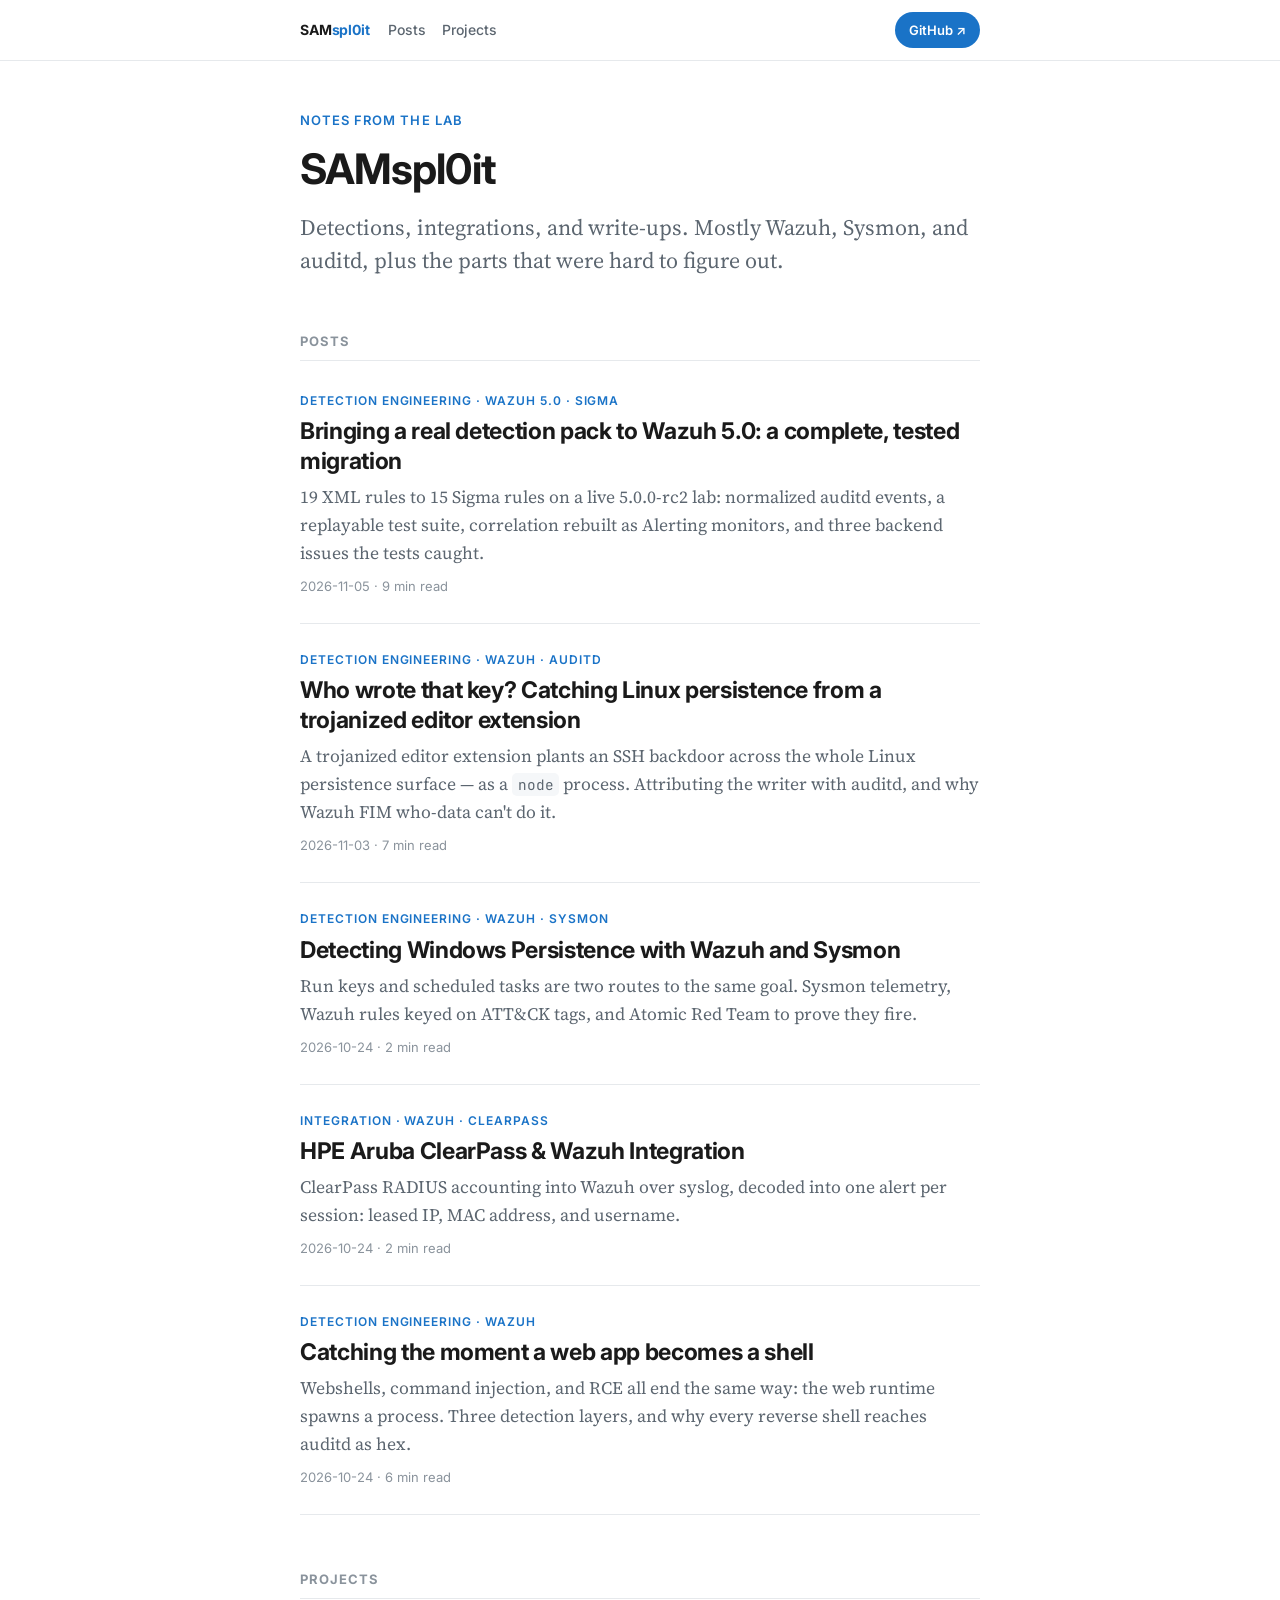
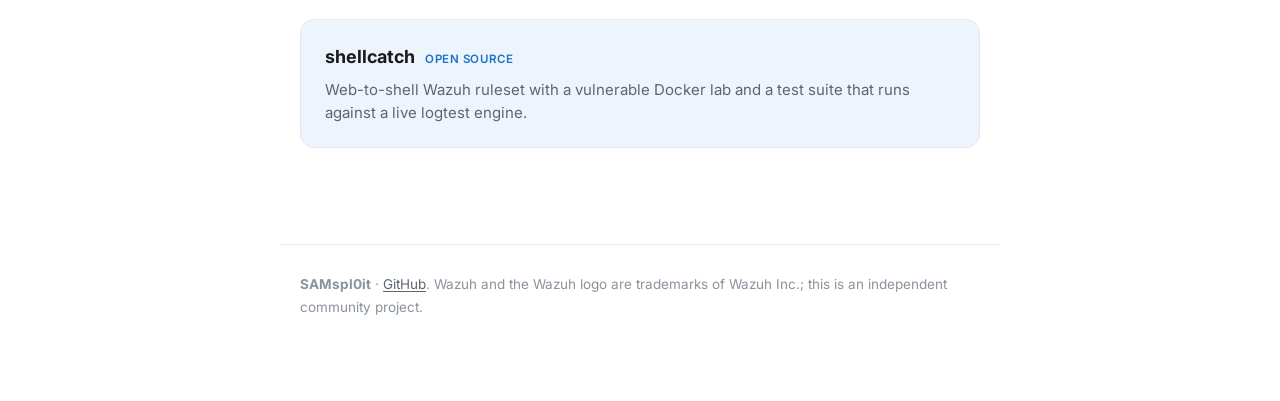
==== index.html @ 6e4db51d "Add Wazuh 5.0 migration post; table styles for posts" ====
<!doctype html>
<html lang="en">
<head>
<meta charset="utf-8">
<meta name="viewport" content="width=device-width, initial-scale=1">
<title>SAMspl0it</title>
<meta name="description" content="Notes from the lab: detection engineering, Wazuh integrations, and write-ups.">
<meta property="og:title" content="SAMspl0it">
<meta property="og:description" content="Notes from the lab: detection engineering, Wazuh integrations, and write-ups.">
<meta property="og:type" content="website">
<meta property="og:image" content="assets/1-threat-hunting-dashboard.png">
<link rel="preconnect" href="https://fonts.googleapis.com">
<link rel="preconnect" href="https://fonts.gstatic.com" crossorigin>
<link href="https://fonts.googleapis.com/css2?family=Source+Serif+4:opsz,wght@8..60,400;8..60,600;8..60,700&family=Inter:wght@400;500;600;700&family=JetBrains+Mono:wght@400;500&display=swap" rel="stylesheet">
<link rel="stylesheet" href="assets/style.css">
</head>
<body>

<header class="bar">
  <div class="bar-in">
    <a class="brand" href="./">SAM<span class="dot">spl0it</span></a>
    <nav><a href="#posts">Posts</a><a href="#projects">Projects</a></nav>
    <span class="spacer"></span>
    <a class="ghbtn" href="https://github.com/SAMsploit1">GitHub ↗</a>
  </div>
</header>

<main>
  <div class="kicker">Notes from the lab</div>
  <h1>SAMspl0it</h1>
  <p class="dek">Detections, integrations, and write-ups. Mostly Wazuh, Sysmon, and auditd, plus the parts that were hard to figure out.</p>

  <h2 class="section" id="posts">Posts</h2>
  <!-- New post: copy posts/_template.html to posts/<slug>.html, then add an <li> at the top of this list. -->
  <ul class="posts">
    <li>
      <div class="pk">Detection Engineering · Wazuh 5.0 · Sigma</div>
      <h3 class="sans"><a href="posts/wazuh5-migration.html">Bringing a real detection pack to Wazuh 5.0: a complete, tested migration</a></h3>
      <p>19 XML rules to 15 Sigma rules on a live 5.0.0-rc2 lab: normalized auditd events, a replayable test suite, correlation rebuilt as Alerting monitors, and three backend issues the tests caught.</p>
      <div class="meta">2026-11-05 · 9 min read</div>
    </li>
    <li>
      <div class="pk">Detection Engineering · Wazuh · auditd</div>
      <h3 class="sans"><a href="posts/linux-persistence-editor-backdoor.html">Who wrote that key? Catching Linux persistence from a trojanized editor extension</a></h3>
      <p>A trojanized editor extension plants an SSH backdoor across the whole Linux persistence surface — as a <code>node</code> process. Attributing the writer with auditd, and why Wazuh FIM who-data can't do it.</p>
      <div class="meta">2026-11-03 · 7 min read</div>
    </li>
    <li>
      <div class="pk">Detection Engineering · Wazuh · Sysmon</div>
      <h3 class="sans"><a href="posts/windows-persistence-wazuh.html">Detecting Windows Persistence with Wazuh and Sysmon</a></h3>
      <p>Run keys and scheduled tasks are two routes to the same goal. Sysmon telemetry, Wazuh rules keyed on ATT&amp;CK tags, and Atomic Red Team to prove they fire.</p>
      <div class="meta">2026-10-24 · 2 min read</div>
    </li>
    <li>
      <div class="pk">Integration · Wazuh · ClearPass</div>
      <h3 class="sans"><a href="posts/clearpass-wazuh.html">HPE Aruba ClearPass &amp; Wazuh Integration</a></h3>
      <p>ClearPass RADIUS accounting into Wazuh over syslog, decoded into one alert per session: leased IP, MAC address, and username.</p>
      <div class="meta">2026-10-24 · 2 min read</div>
    </li>
    <li>
      <div class="pk">Detection Engineering · Wazuh</div>
      <h3 class="sans"><a href="https://samsploit1.github.io/shellcatch/">Catching the moment a web app becomes a shell</a></h3>
      <p>Webshells, command injection, and RCE all end the same way: the web runtime spawns a process. Three detection layers, and why every reverse shell reaches auditd as hex.</p>
      <div class="meta">2026-10-24 · 6 min read</div>
    </li>
  </ul>

  <h2 class="section" id="projects">Projects</h2>
  <a class="proj" href="https://github.com/SAMsploit1/shellcatch">
    <div class="n">shellcatch <span class="s">Open source</span></div>
    <p>Web-to-shell Wazuh ruleset with a vulnerable Docker lab and a test suite that runs against a live logtest engine.</p>
  </a>
</main>

<footer>
  <p><strong>SAMspl0it</strong> · <a href="https://github.com/SAMsploit1">GitHub</a>.
  Wazuh and the Wazuh logo are trademarks of Wazuh Inc.; this is an independent community project.</p>
</footer>

</body>
</html>
---- assets/style.css ----
/* Shared theme, inherited from the shellcatch write-up. */
:root{
  --ink:#1a1a1a; --soft:#5c6670; --faint:#8a939c; --line:#e6e9ec;
  --bg:#ffffff; --accent:#1a73c7; --accent-ink:#0f4c81;
  --code-bg:#f5f7f9; --tag:#eef4fb; --maxw:720px;
}
@media (prefers-color-scheme: dark){
  :root:not([data-theme="light"]){
    --ink:#e8edf2; --soft:#aab4bf; --faint:#7d8792; --line:#243244;
    --bg:#0e1621; --accent:#5aa9e6; --accent-ink:#8fc6f0;
    --code-bg:#15202e; --tag:#17283a;
  }
}
:root[data-theme="dark"]{
  --ink:#e8edf2; --soft:#aab4bf; --faint:#7d8792; --line:#243244;
  --bg:#0e1621; --accent:#5aa9e6; --accent-ink:#8fc6f0;
  --code-bg:#15202e; --tag:#17283a;
}
*{box-sizing:border-box}
html{-webkit-text-size-adjust:100%}
body{margin:0;background:var(--bg);color:var(--ink);
  font-family:"Source Serif 4",Georgia,"Times New Roman",serif;
  font-size:20px;line-height:1.7;-webkit-font-smoothing:antialiased}
.sans{font-family:Inter,-apple-system,BlinkMacSystemFont,"Segoe UI",Roboto,sans-serif}

/* top bar */
header.bar{position:sticky;top:0;z-index:10;background:color-mix(in srgb,var(--bg) 88%,transparent);
  backdrop-filter:saturate(1.3) blur(8px);border-bottom:1px solid var(--line)}
.bar-in{max-width:var(--maxw);margin:0 auto;padding:12px 20px;display:flex;align-items:center;gap:18px;
  font-family:Inter,sans-serif;font-size:14px}
.brand{font-weight:700;letter-spacing:-.01em;color:var(--ink);text-decoration:none}
.brand .dot{color:var(--accent)}
.bar nav{display:flex;gap:16px}
.bar nav a{color:var(--soft);text-decoration:none;font-weight:500}
.bar nav a:hover{color:var(--accent-ink)}
.bar .spacer{flex:1}
.ghbtn{font-family:Inter,sans-serif;font-weight:600;font-size:13px;text-decoration:none;
  color:#fff;background:var(--accent);padding:7px 14px;border-radius:999px;white-space:nowrap}
.ghbtn:hover{background:var(--accent-ink)}
@media (max-width:520px){.bar nav{display:none}}

/* article */
main{max-width:var(--maxw);margin:0 auto;padding:0 20px 96px}
.kicker{font-family:Inter,sans-serif;font-weight:600;font-size:13px;letter-spacing:.08em;
  text-transform:uppercase;color:var(--accent);margin:48px 0 14px}
h1{font-family:Inter,sans-serif;font-weight:700;font-size:42px;line-height:1.15;
  letter-spacing:-.022em;margin:0 0 18px}
@media (max-width:520px){h1{font-size:34px}}
.dek{color:var(--soft);font-size:22px;line-height:1.5;margin:0 0 28px}
.byline{display:flex;align-items:center;gap:12px;font-family:Inter,sans-serif;
  padding:18px 0;border-top:1px solid var(--line);border-bottom:1px solid var(--line);margin-bottom:32px}
.avatar{width:44px;height:44px;border-radius:50%;flex:none;
  background:linear-gradient(135deg,var(--accent),#7d4cc7);color:#fff;
  display:flex;align-items:center;justify-content:center;font-weight:700;font-size:17px}
.byline .who{font-weight:600;font-size:15px;line-height:1.3}
.byline .meta{color:var(--faint);font-size:13.5px}
figure{margin:34px -40px}
@media (max-width:820px){figure{margin:28px 0}}
figure img{width:100%;height:auto;display:block;border-radius:10px;border:1px solid var(--line)}
figcaption{font-family:Inter,sans-serif;color:var(--faint);font-size:13.5px;text-align:center;margin-top:10px}
h2{font-family:Inter,sans-serif;font-weight:700;font-size:28px;letter-spacing:-.018em;
  line-height:1.25;margin:48px 0 10px}
h3{font-family:Inter,sans-serif;font-weight:700;font-size:20px;letter-spacing:-.01em;margin:32px 0 8px}
p{margin:0 0 22px}
a{color:var(--accent-ink);text-decoration:underline;text-decoration-thickness:1px;text-underline-offset:2px}
strong{font-weight:700}
ul,ol{margin:0 0 22px;padding-left:1.3em}
li{margin:0 0 10px}
code{font-family:"JetBrains Mono",ui-monospace,SFMono-Regular,Menlo,monospace;
  font-size:.82em;background:var(--code-bg);padding:.12em .4em;border-radius:5px}
pre{background:var(--code-bg);border:1px solid var(--line);border-radius:10px;
  padding:18px 20px;overflow:auto;margin:0 0 24px}
pre code{background:none;padding:0;font-size:14px;line-height:1.6}
blockquote{margin:0 0 22px;padding:2px 0 2px 18px;border-left:3px solid var(--line);color:var(--soft);font-style:italic}
table{width:100%;border-collapse:collapse;font-family:Inter,sans-serif;font-size:14.5px;
  margin:0 0 24px;display:block;overflow-x:auto}
th,td{text-align:left;vertical-align:top;padding:9px 12px;border-bottom:1px solid var(--line)}
th{font-weight:600;color:var(--soft);border-bottom-width:2px}
td code,th code{font-size:.85em}
.note{font-family:Inter,sans-serif;font-size:15px;color:var(--soft);border-left:3px solid var(--accent);
  padding:2px 0 2px 16px;margin:0 0 24px}
.cta{font-family:Inter,sans-serif;margin:40px 0 0;padding:26px;border:1px solid var(--line);
  border-radius:14px;background:var(--tag)}
.cta h3{margin:0 0 6px;font-size:19px;font-weight:700}
.cta p{font-size:15px;color:var(--soft);margin:0 0 16px}
.cta a.ghbtn{display:inline-block}

/* home: post list */
.section{font-family:Inter,sans-serif;font-weight:700;font-size:13px;letter-spacing:.08em;
  text-transform:uppercase;color:var(--faint);margin:56px 0 4px;padding-bottom:10px;border-bottom:1px solid var(--line)}
.posts{list-style:none;margin:0;padding:0}
.posts li{margin:0;padding:26px 0;border-bottom:1px solid var(--line)}
.posts .pk{font-family:Inter,sans-serif;font-weight:600;font-size:12px;letter-spacing:.08em;
  text-transform:uppercase;color:var(--accent);margin:0 0 6px}
.posts h3{margin:0 0 6px;font-size:23px;line-height:1.3;letter-spacing:-.015em}
.posts h3 a{color:var(--ink);text-decoration:none}
.posts h3 a:hover{color:var(--accent-ink)}
.posts p{color:var(--soft);font-size:17.5px;line-height:1.6;margin:0 0 8px}
.posts .meta{font-family:Inter,sans-serif;font-size:13px;color:var(--faint)}

/* home: projects */
.proj{display:block;margin:20px 0 0;padding:22px 24px;border:1px solid var(--line);border-radius:14px;
  background:var(--tag);font-family:Inter,sans-serif;text-decoration:none;color:var(--ink)}
.proj:hover{border-color:var(--accent)}
.proj .n{font-weight:700;font-size:18px;display:flex;gap:10px;align-items:baseline;flex-wrap:wrap}
.proj .s{font-size:11.5px;font-weight:600;letter-spacing:.05em;text-transform:uppercase;color:var(--accent)}
.proj p{margin:6px 0 0;font-size:15px;color:var(--soft);line-height:1.55}

footer{max-width:var(--maxw);margin:0 auto;padding:28px 20px 60px;border-top:1px solid var(--line);
  font-family:Inter,sans-serif;font-size:13.5px;color:var(--faint)}
footer a{color:var(--soft)}
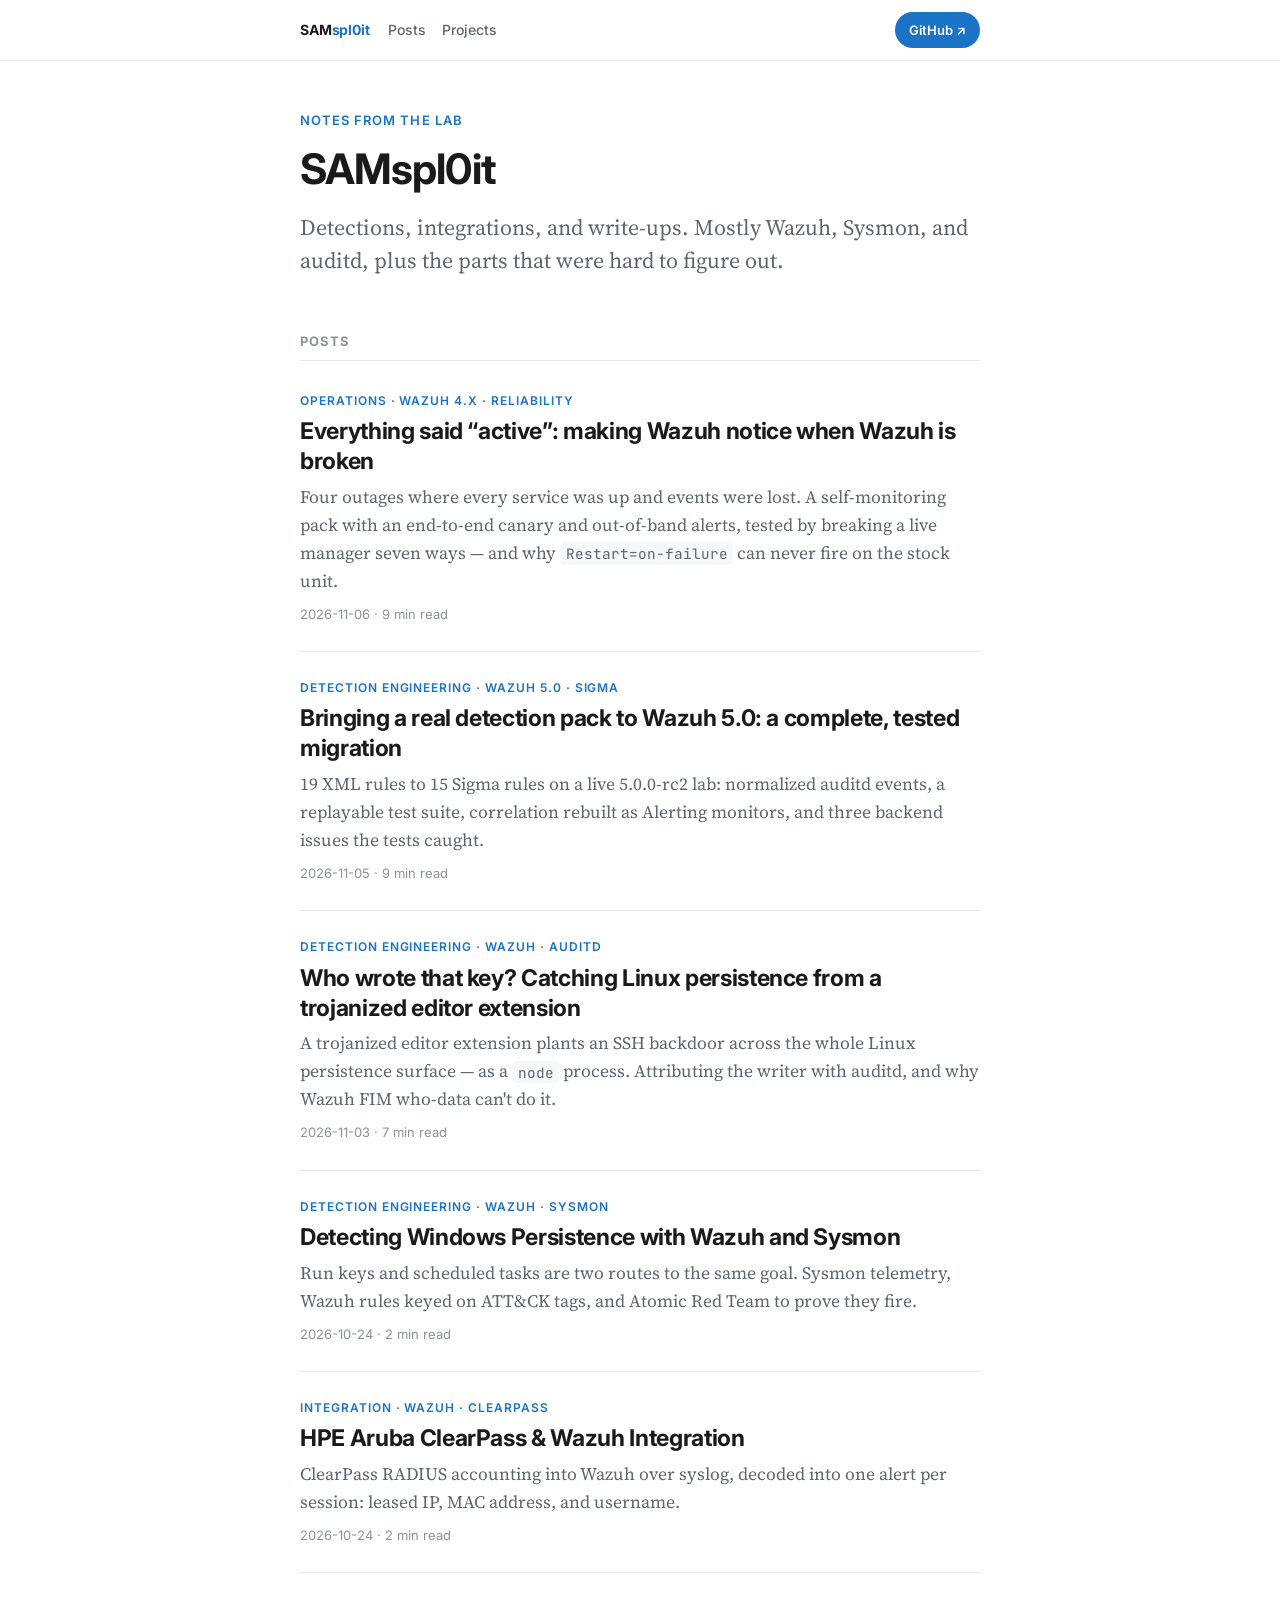
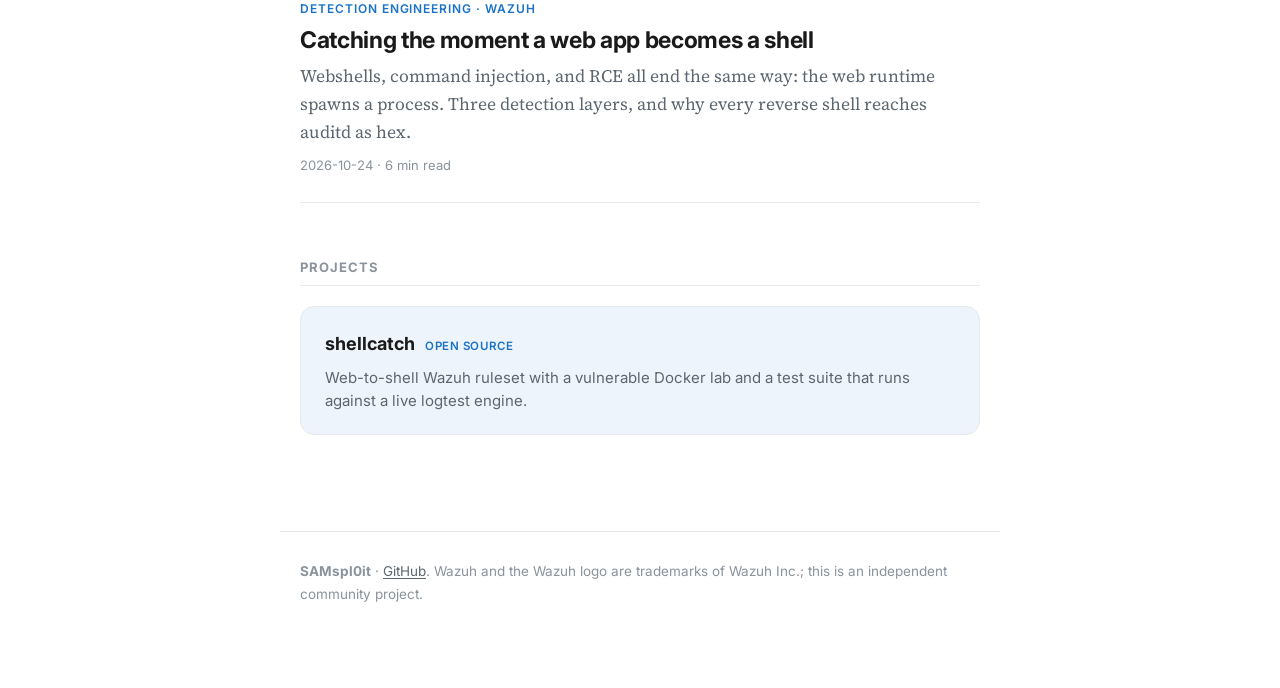
==== commit e0c57d59: "Add Wazuh self-monitoring post (wazuh-selfmon)" ====
--- a/index.html
+++ b/index.html
@@ -33,6 +33,12 @@
   <h2 class="section" id="posts">Posts</h2>
   <!-- New post: copy posts/_template.html to posts/<slug>.html, then add an <li> at the top of this list. -->
   <ul class="posts">
+    <li>
+      <div class="pk">Operations · Wazuh 4.x · Reliability</div>
+      <h3 class="sans"><a href="posts/wazuh-selfmon.html">Everything said “active”: making Wazuh notice when Wazuh is broken</a></h3>
+      <p>Four outages where every service was up and events were lost. A self-monitoring pack with an end-to-end canary and out-of-band alerts, tested by breaking a live manager seven ways — and why <code>Restart=on-failure</code> can never fire on the stock unit.</p>
+      <div class="meta">2026-11-06 · 9 min read</div>
+    </li>
     <li>
       <div class="pk">Detection Engineering · Wazuh 5.0 · Sigma</div>
       <h3 class="sans"><a href="posts/wazuh5-migration.html">Bringing a real detection pack to Wazuh 5.0: a complete, tested migration</a></h3>
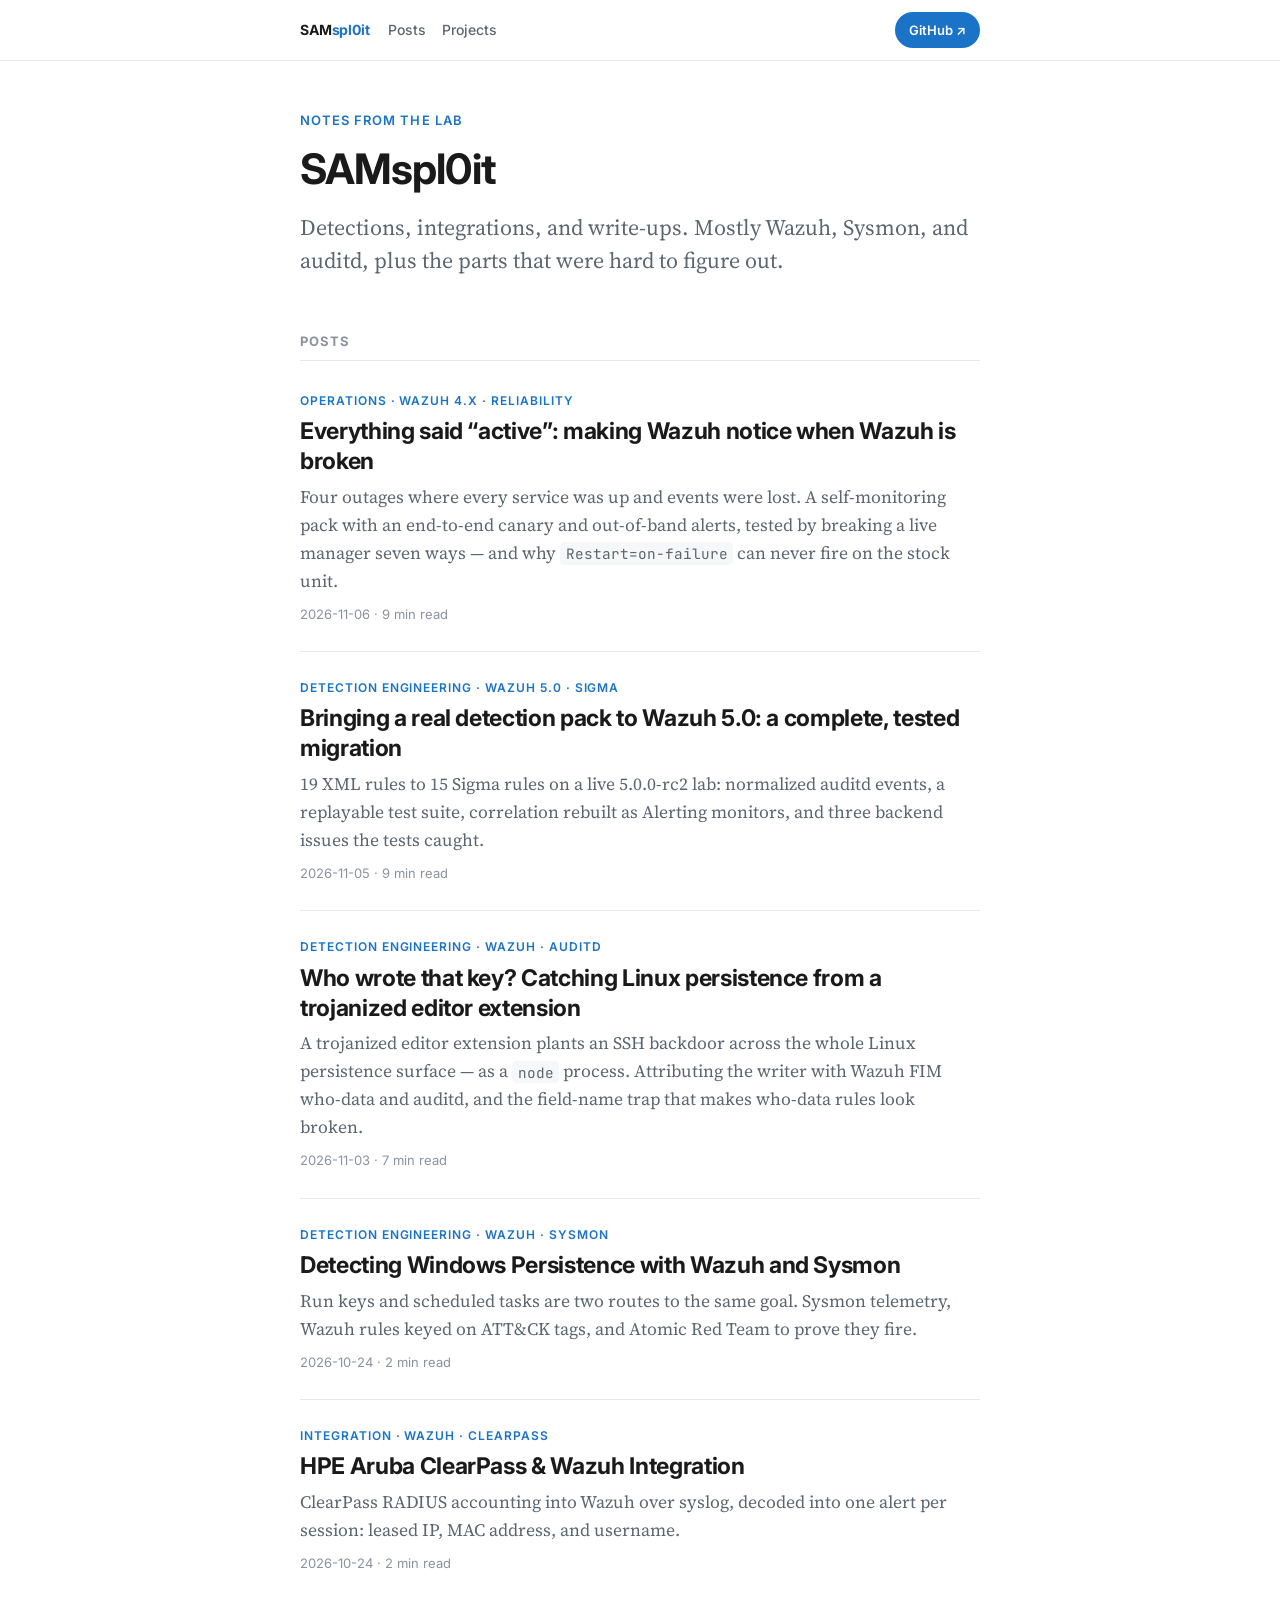
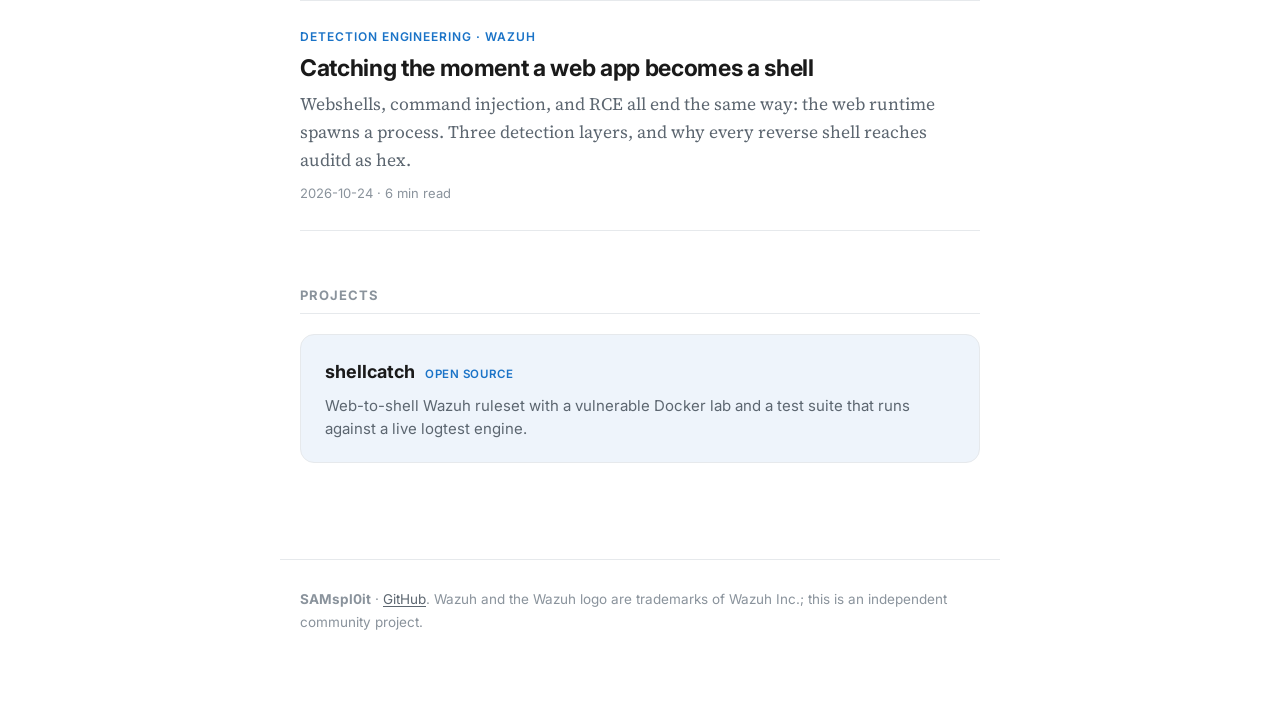
==== commit c5aea081: "Editor-backdoor post: correct the FIM who-data claim Who-data is rule-matchable via the decoder's fl" ====
--- a/index.html
+++ b/index.html
@@ -48,7 +48,7 @@
     <li>
       <div class="pk">Detection Engineering · Wazuh · auditd</div>
       <h3 class="sans"><a href="posts/linux-persistence-editor-backdoor.html">Who wrote that key? Catching Linux persistence from a trojanized editor extension</a></h3>
-      <p>A trojanized editor extension plants an SSH backdoor across the whole Linux persistence surface — as a <code>node</code> process. Attributing the writer with auditd, and why Wazuh FIM who-data can't do it.</p>
+      <p>A trojanized editor extension plants an SSH backdoor across the whole Linux persistence surface — as a <code>node</code> process. Attributing the writer with Wazuh FIM who-data and auditd, and the field-name trap that makes who-data rules look broken.</p>
       <div class="meta">2026-11-03 · 7 min read</div>
     </li>
     <li>
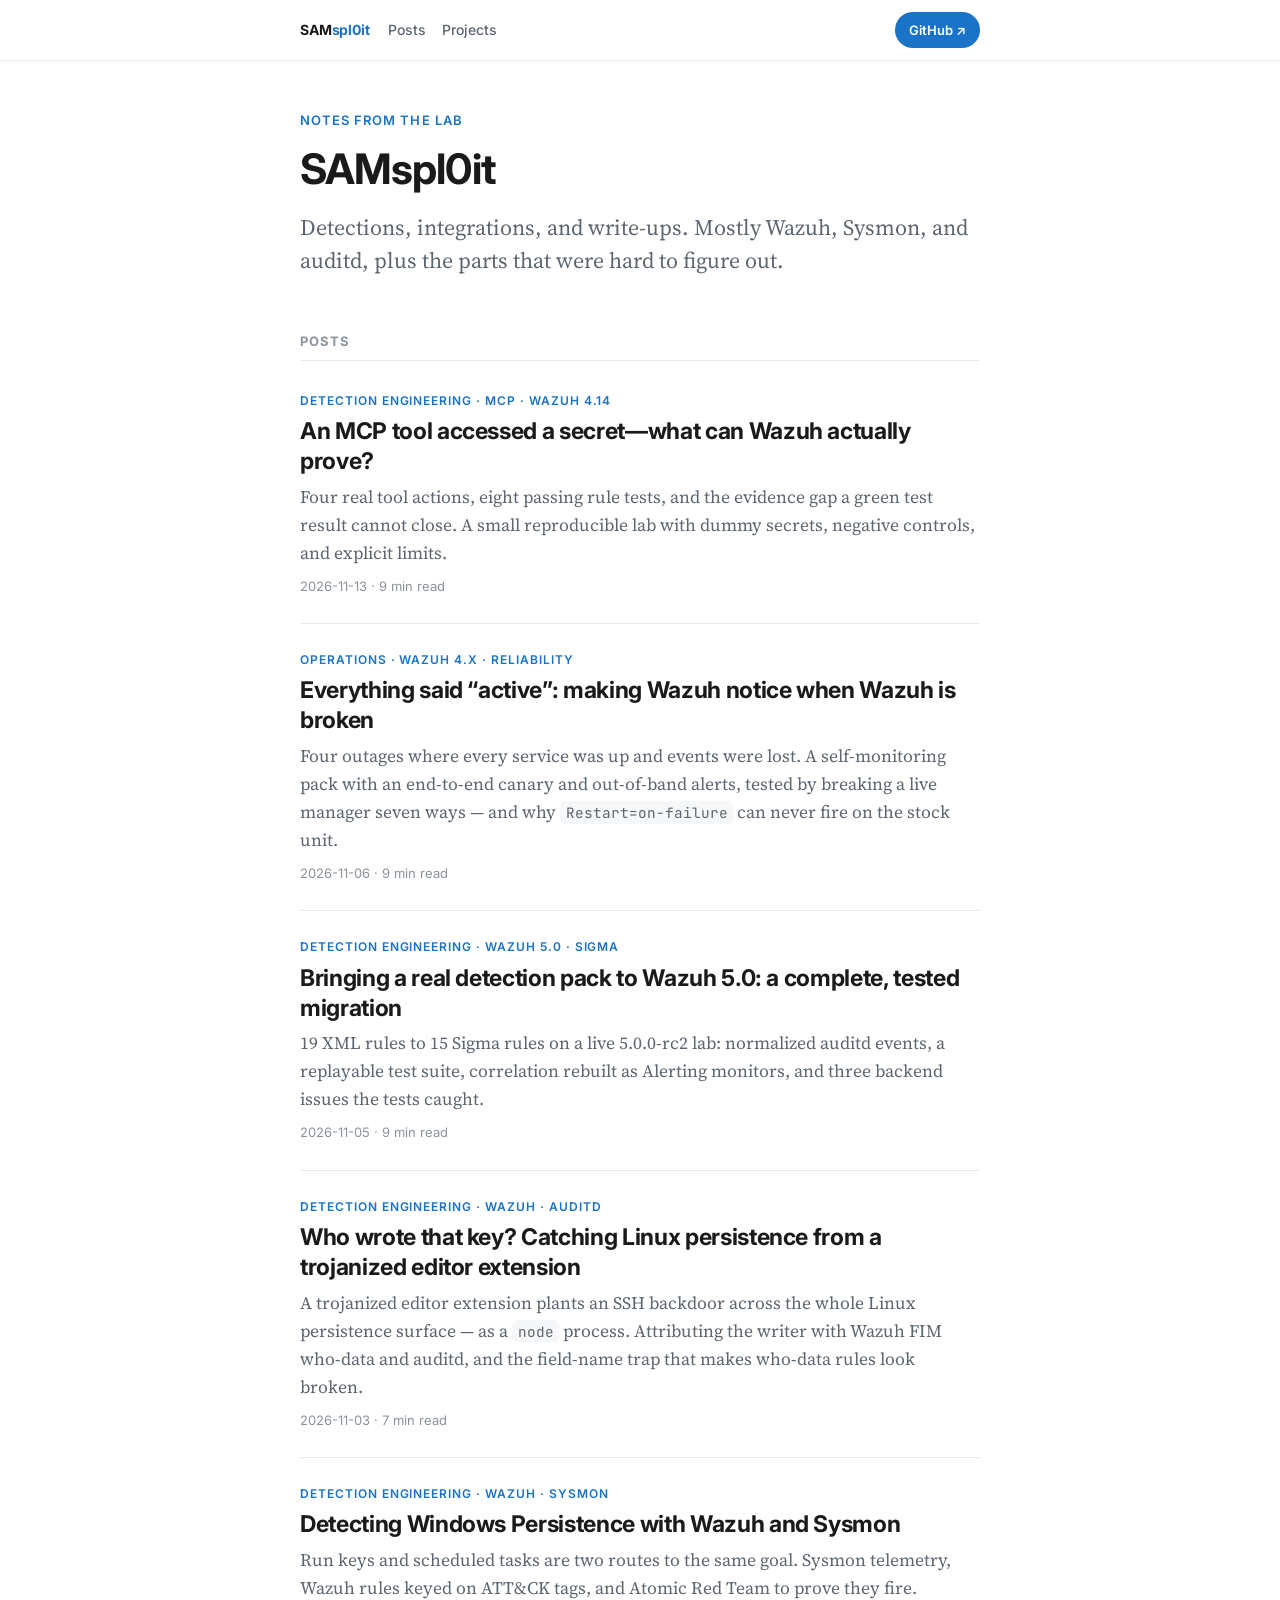
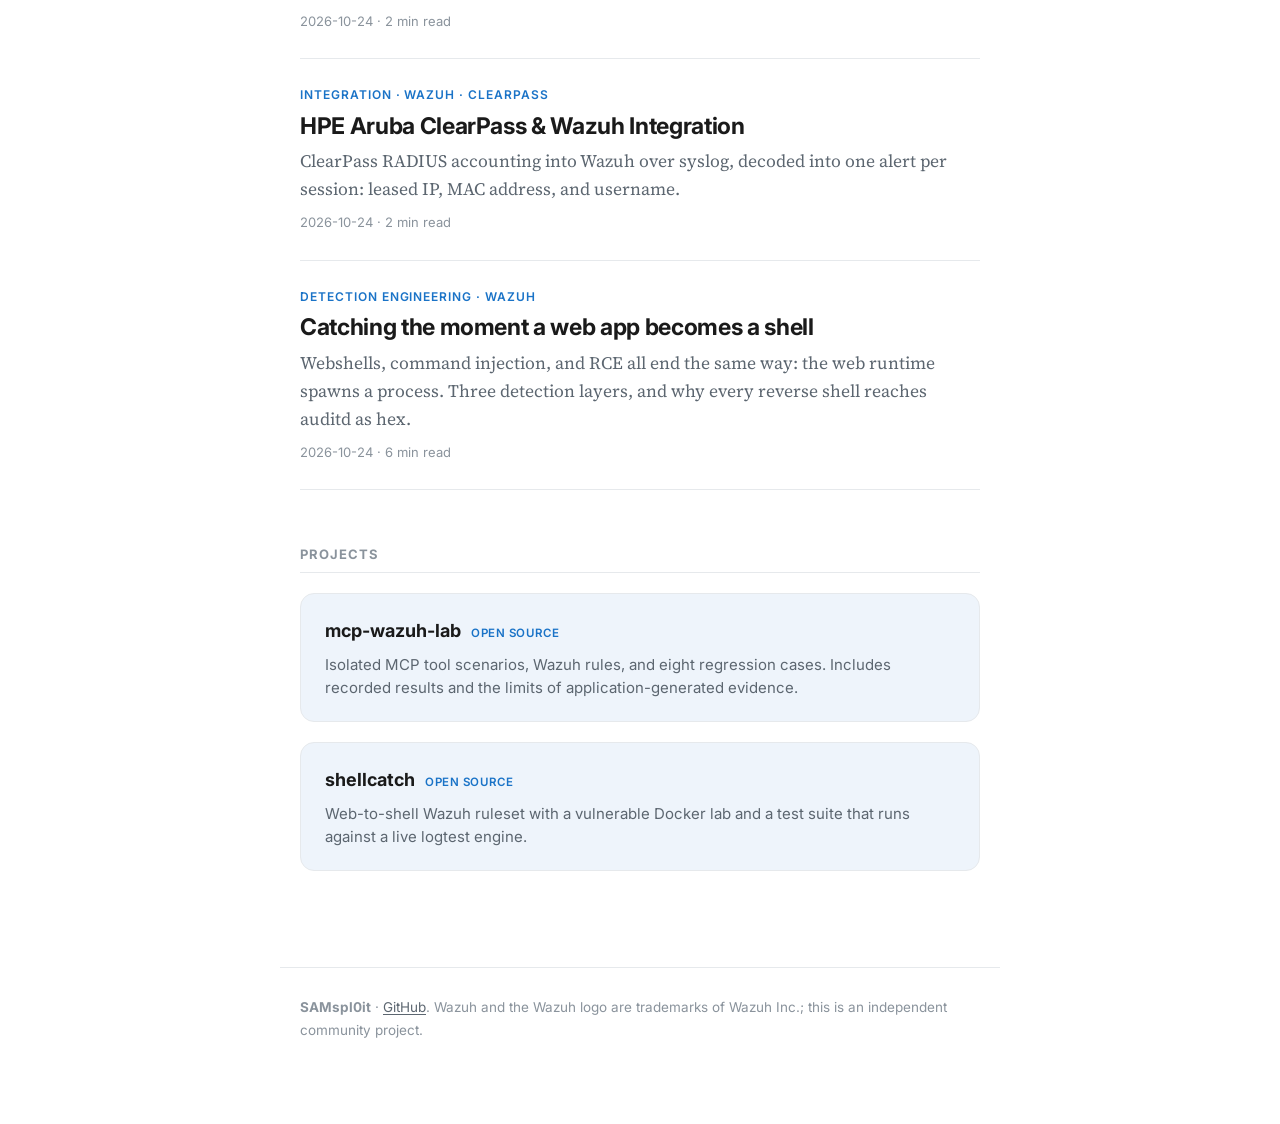
==== commit 220221d3: "Publish MCP and Wazuh evidence lab walkthrough" ====
--- a/index.html
+++ b/index.html
@@ -33,6 +33,12 @@
   <h2 class="section" id="posts">Posts</h2>
   <!-- New post: copy posts/_template.html to posts/<slug>.html, then add an <li> at the top of this list. -->
   <ul class="posts">
+    <li>
+      <div class="pk">Detection Engineering · MCP · Wazuh 4.14</div>
+      <h3 class="sans"><a href="posts/mcp-wazuh-evidence.html">An MCP tool accessed a secret—what can Wazuh actually prove?</a></h3>
+      <p>Four real tool actions, eight passing rule tests, and the evidence gap a green test result cannot close. A small reproducible lab with dummy secrets, negative controls, and explicit limits.</p>
+      <div class="meta">2026-11-13 · 9 min read</div>
+    </li>
     <li>
       <div class="pk">Operations · Wazuh 4.x · Reliability</div>
       <h3 class="sans"><a href="posts/wazuh-selfmon.html">Everything said “active”: making Wazuh notice when Wazuh is broken</a></h3>
@@ -72,6 +78,10 @@
   </ul>
 
   <h2 class="section" id="projects">Projects</h2>
+  <a class="proj" href="https://github.com/SAMsploit1/mcp-wazuh-lab">
+    <div class="n">mcp-wazuh-lab <span class="s">Open source</span></div>
+    <p>Isolated MCP tool scenarios, Wazuh rules, and eight regression cases. Includes recorded results and the limits of application-generated evidence.</p>
+  </a>
   <a class="proj" href="https://github.com/SAMsploit1/shellcatch">
     <div class="n">shellcatch <span class="s">Open source</span></div>
     <p>Web-to-shell Wazuh ruleset with a vulnerable Docker lab and a test suite that runs against a live logtest engine.</p>
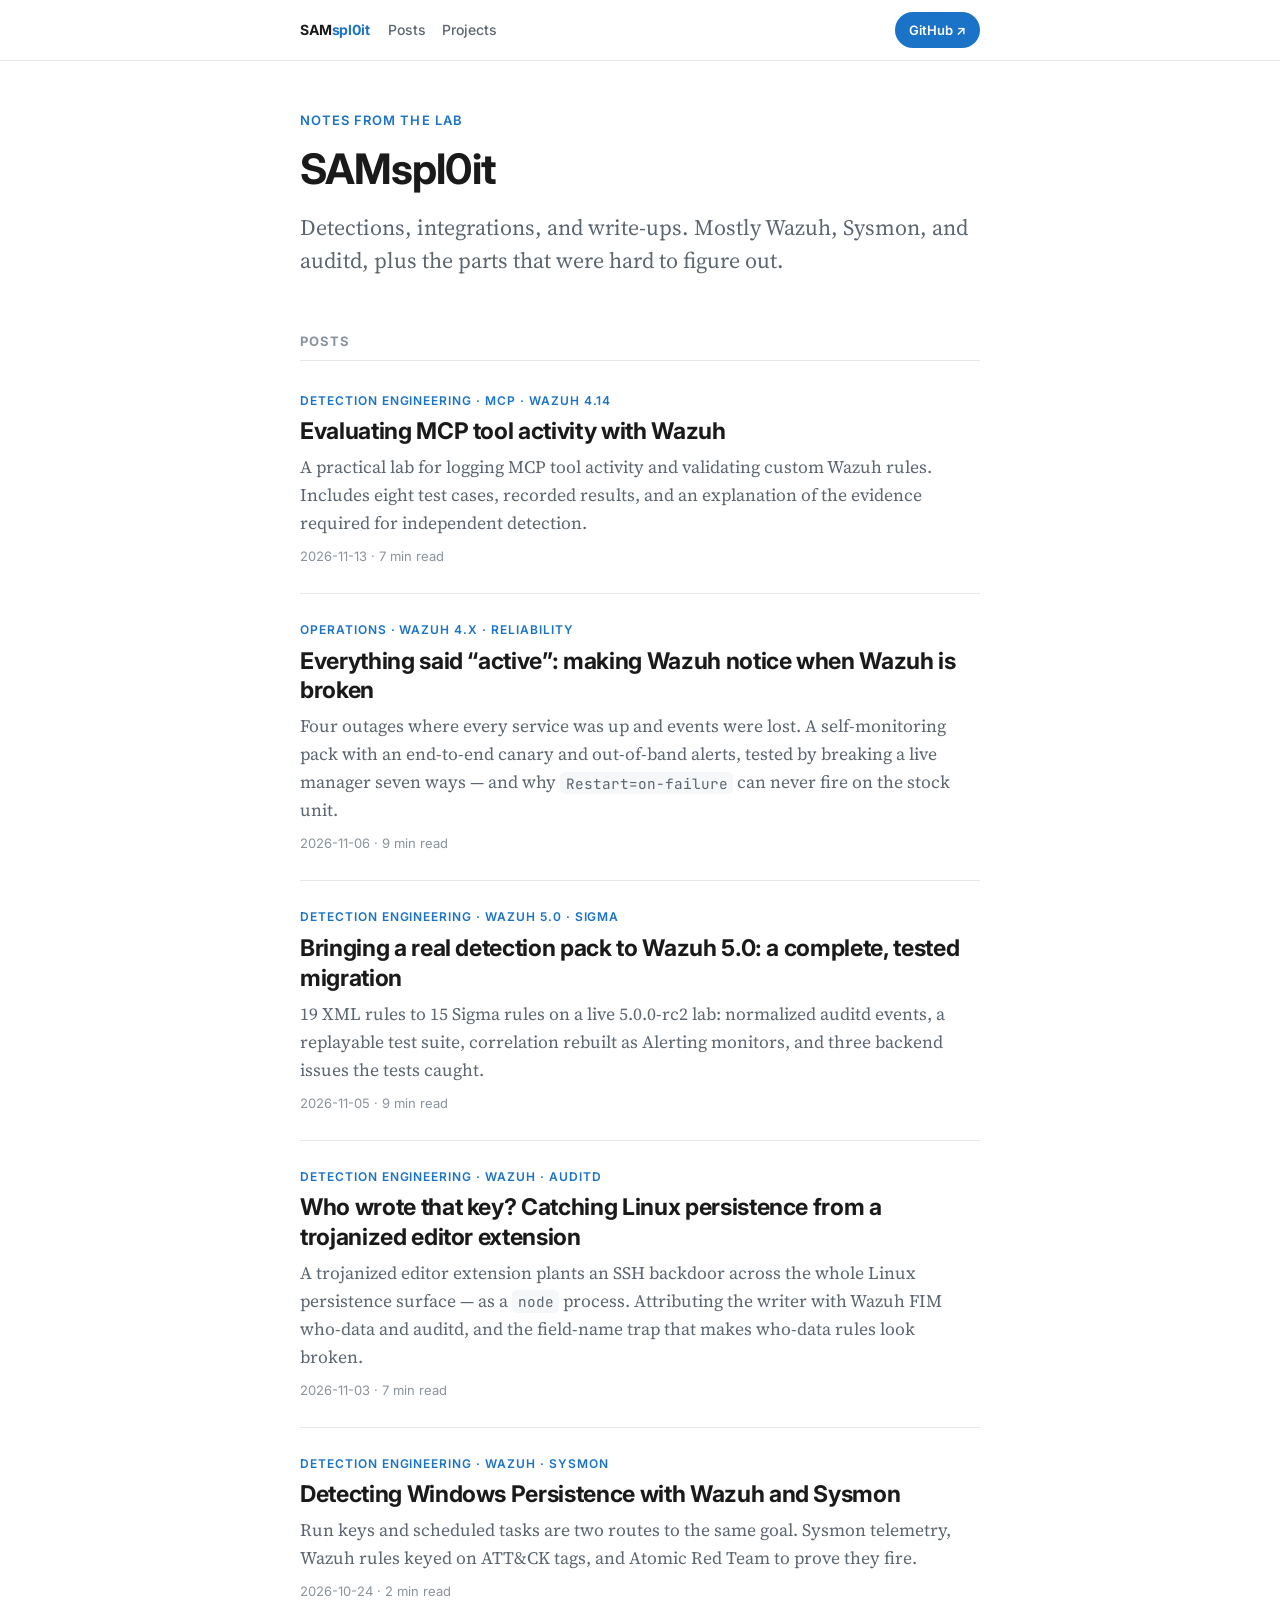
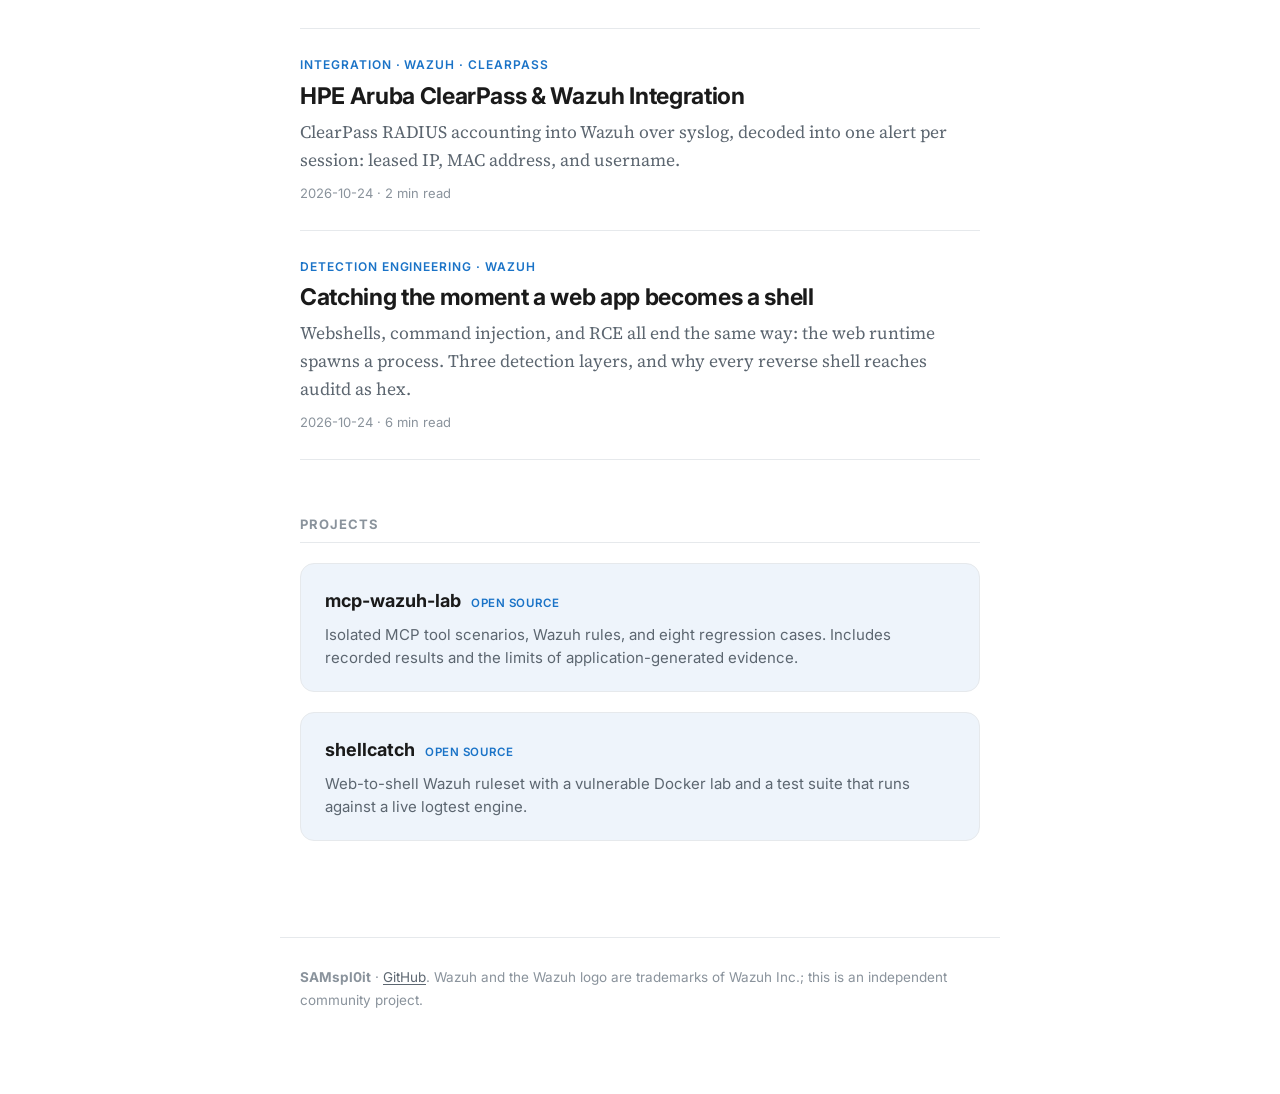
==== commit 2e4185d9: "Refine MCP write-up tone and remove resource commentary" ====
--- a/index.html
+++ b/index.html
@@ -35,9 +35,9 @@
   <ul class="posts">
     <li>
       <div class="pk">Detection Engineering · MCP · Wazuh 4.14</div>
-      <h3 class="sans"><a href="posts/mcp-wazuh-evidence.html">An MCP tool accessed a secret—what can Wazuh actually prove?</a></h3>
-      <p>Four real tool actions, eight passing rule tests, and the evidence gap a green test result cannot close. A small reproducible lab with dummy secrets, negative controls, and explicit limits.</p>
-      <div class="meta">2026-11-13 · 9 min read</div>
+      <h3 class="sans"><a href="posts/mcp-wazuh-evidence.html">Evaluating MCP tool activity with Wazuh</a></h3>
+      <p>A practical lab for logging MCP tool activity and validating custom Wazuh rules. Includes eight test cases, recorded results, and an explanation of the evidence required for independent detection.</p>
+      <div class="meta">2026-11-13 · 7 min read</div>
     </li>
     <li>
       <div class="pk">Operations · Wazuh 4.x · Reliability</div>
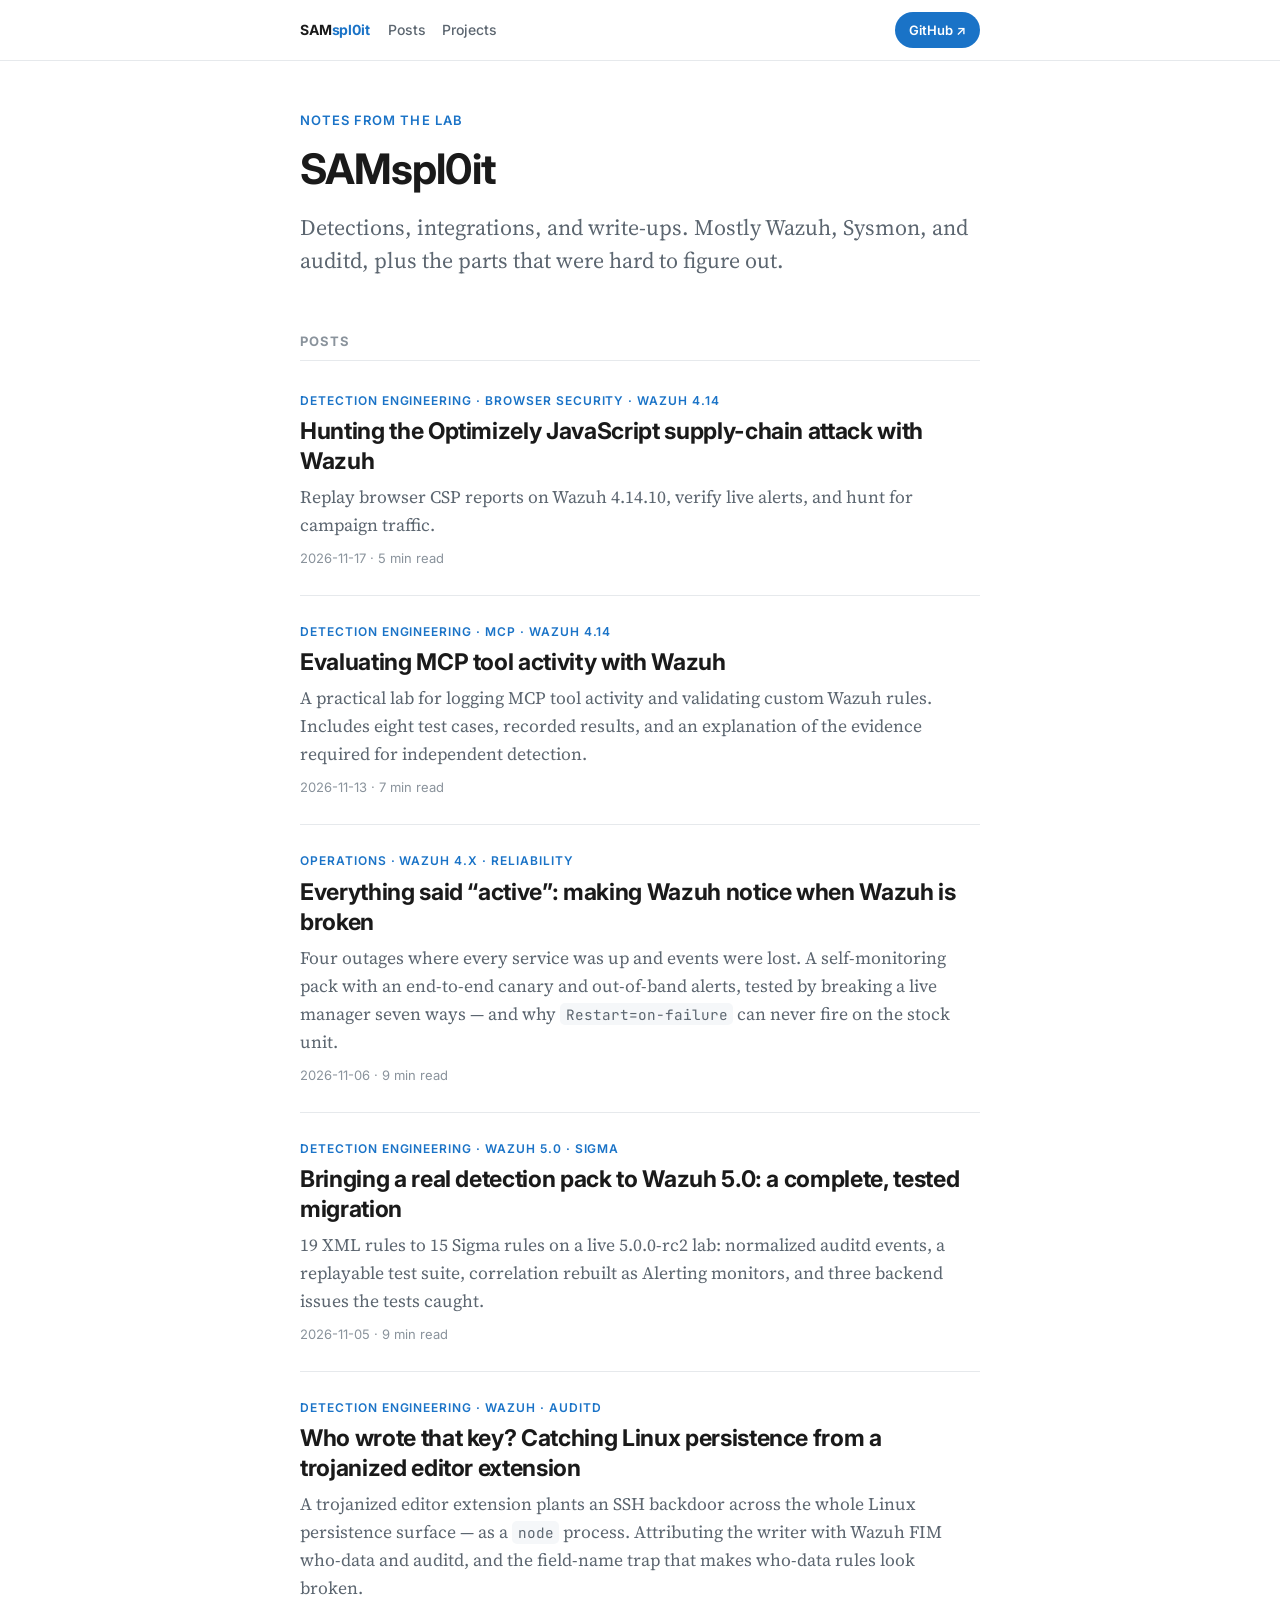
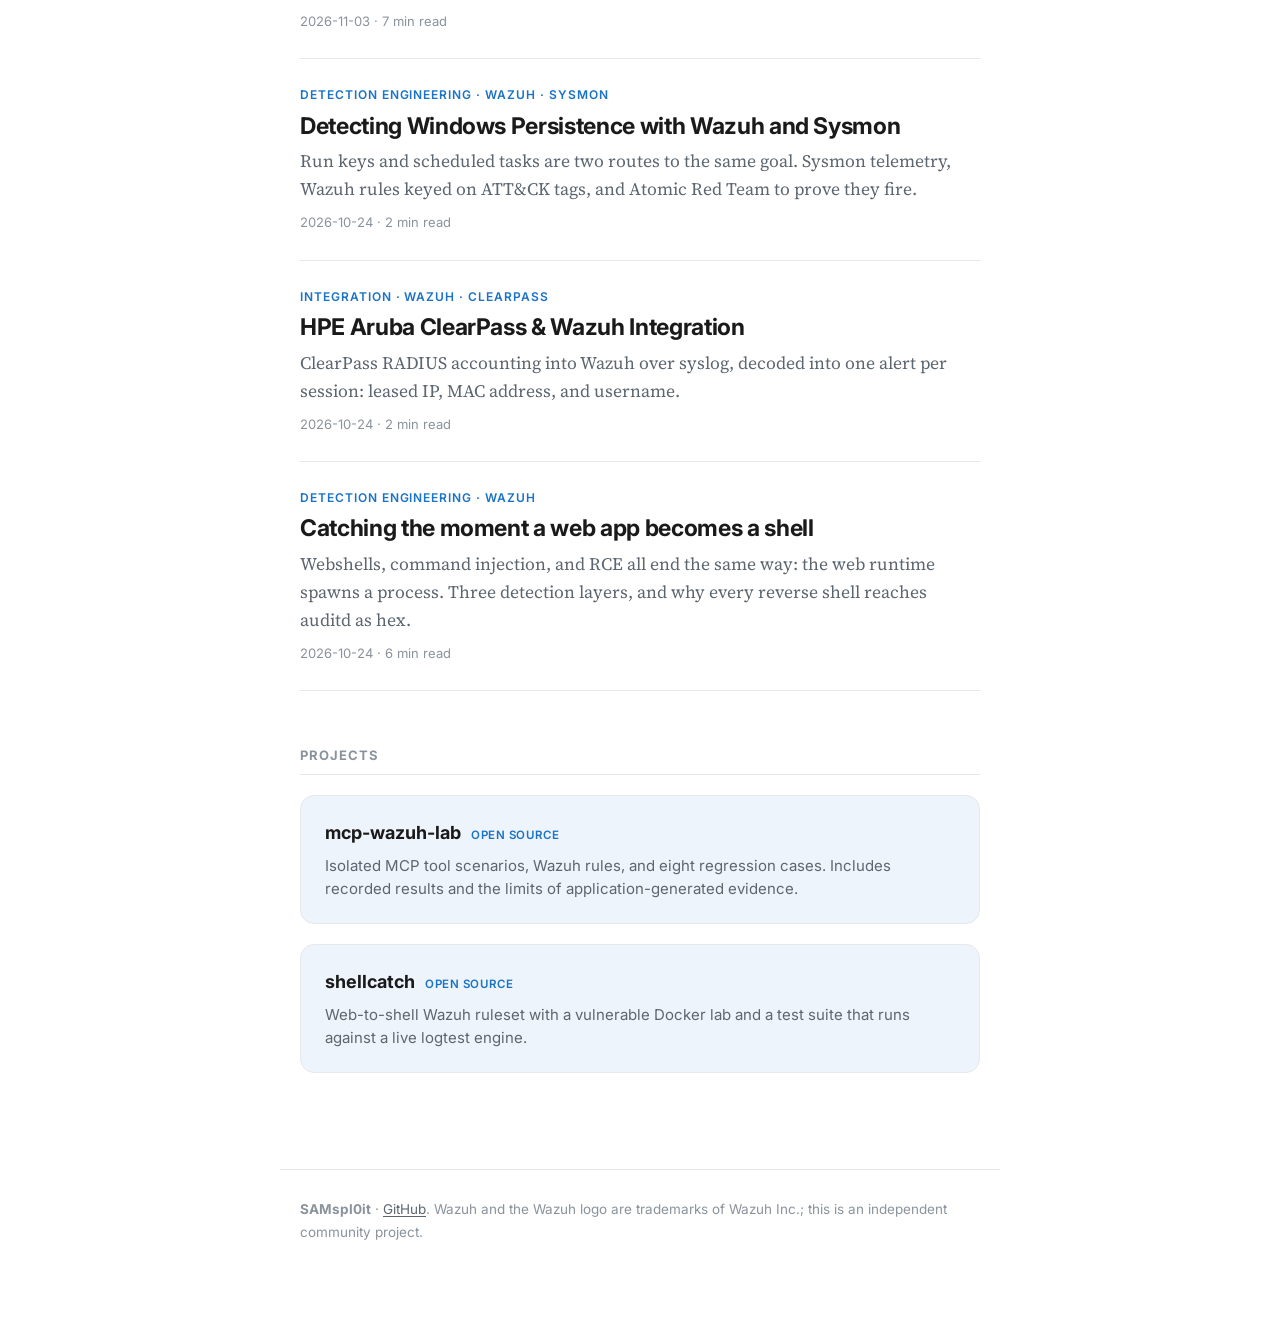
==== commit 333381a1: "Add Optimizely campaign detection lab write-up" ====
--- a/index.html
+++ b/index.html
@@ -33,6 +33,12 @@
   <h2 class="section" id="posts">Posts</h2>
   <!-- New post: copy posts/_template.html to posts/<slug>.html, then add an <li> at the top of this list. -->
   <ul class="posts">
+    <li>
+      <div class="pk">Detection Engineering · Browser Security · Wazuh 4.14</div>
+      <h3 class="sans"><a href="posts/optimizely-wazuh.html">Hunting the Optimizely JavaScript supply-chain attack with Wazuh</a></h3>
+      <p>Replay browser CSP reports on Wazuh 4.14.10, verify live alerts, and hunt for campaign traffic.</p>
+      <div class="meta">2026-11-17 · 5 min read</div>
+    </li>
     <li>
       <div class="pk">Detection Engineering · MCP · Wazuh 4.14</div>
       <h3 class="sans"><a href="posts/mcp-wazuh-evidence.html">Evaluating MCP tool activity with Wazuh</a></h3>
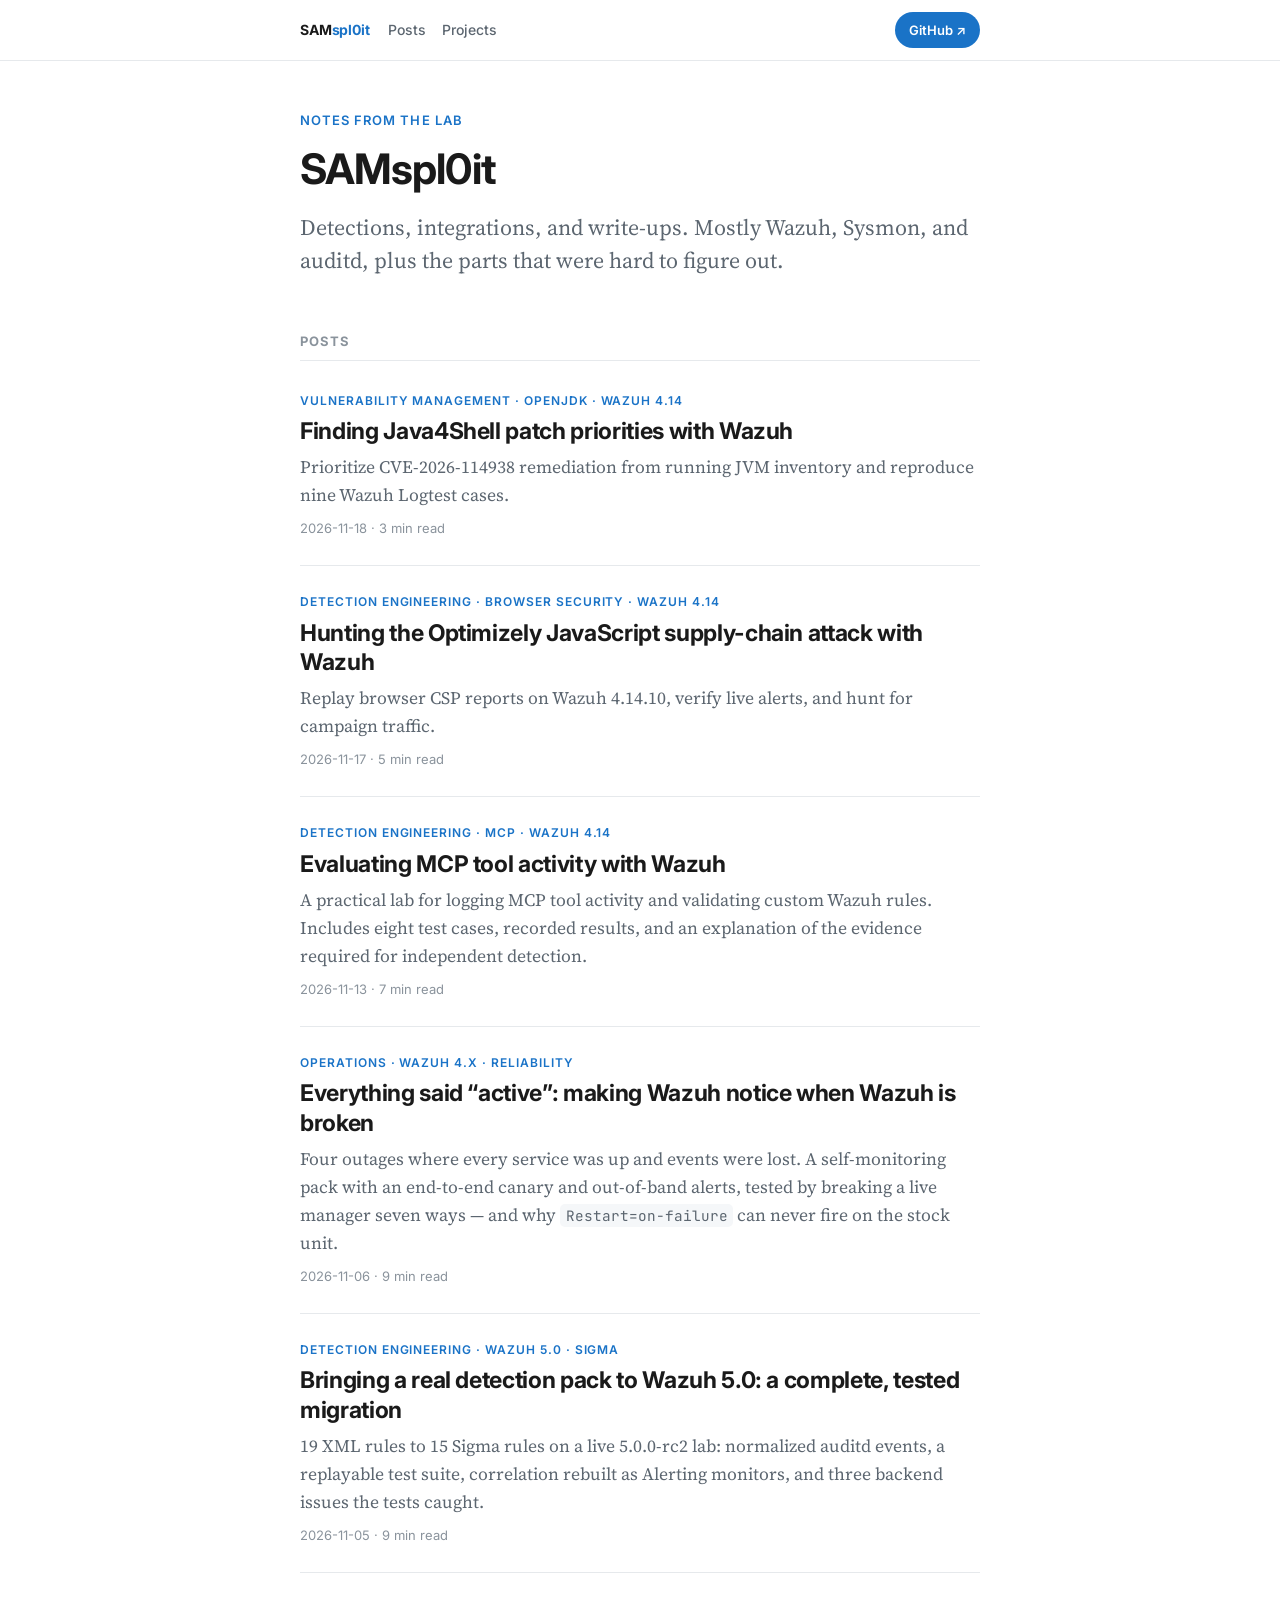
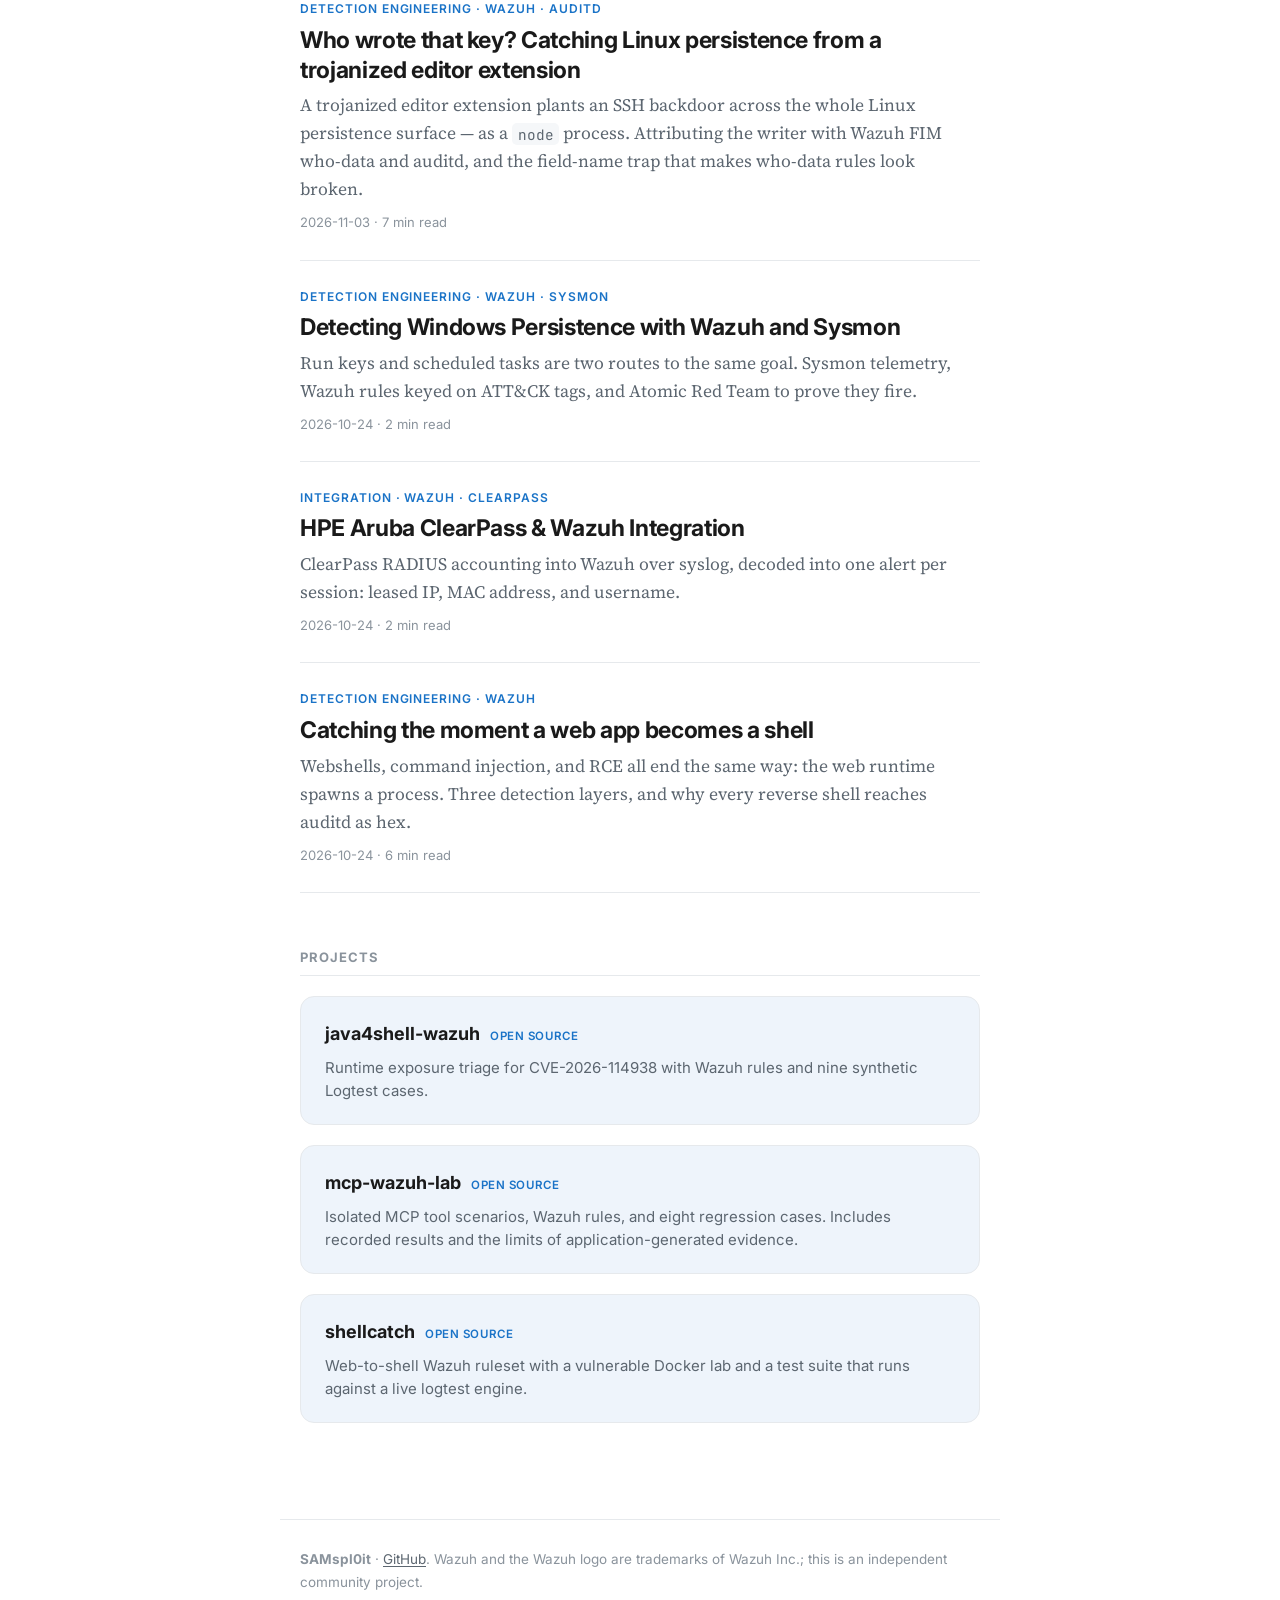
==== commit 9479b980: "Publish Java4Shell Wazuh write-up" ====
--- a/index.html
+++ b/index.html
@@ -33,6 +33,12 @@
   <h2 class="section" id="posts">Posts</h2>
   <!-- New post: copy posts/_template.html to posts/<slug>.html, then add an <li> at the top of this list. -->
   <ul class="posts">
+    <li>
+      <div class="pk">Vulnerability Management · OpenJDK · Wazuh 4.14</div>
+      <h3 class="sans"><a href="posts/java4shell-wazuh.html">Finding Java4Shell patch priorities with Wazuh</a></h3>
+      <p>Prioritize CVE-2026-114938 remediation from running JVM inventory and reproduce nine Wazuh Logtest cases.</p>
+      <div class="meta">2026-11-18 · 3 min read</div>
+    </li>
     <li>
       <div class="pk">Detection Engineering · Browser Security · Wazuh 4.14</div>
       <h3 class="sans"><a href="posts/optimizely-wazuh.html">Hunting the Optimizely JavaScript supply-chain attack with Wazuh</a></h3>
@@ -84,6 +90,10 @@
   </ul>
 
   <h2 class="section" id="projects">Projects</h2>
+  <a class="proj" href="https://github.com/SAMsploit1/java4shell-wazuh">
+    <div class="n">java4shell-wazuh <span class="s">Open source</span></div>
+    <p>Runtime exposure triage for CVE-2026-114938 with Wazuh rules and nine synthetic Logtest cases.</p>
+  </a>
   <a class="proj" href="https://github.com/SAMsploit1/mcp-wazuh-lab">
     <div class="n">mcp-wazuh-lab <span class="s">Open source</span></div>
     <p>Isolated MCP tool scenarios, Wazuh rules, and eight regression cases. Includes recorded results and the limits of application-generated evidence.</p>
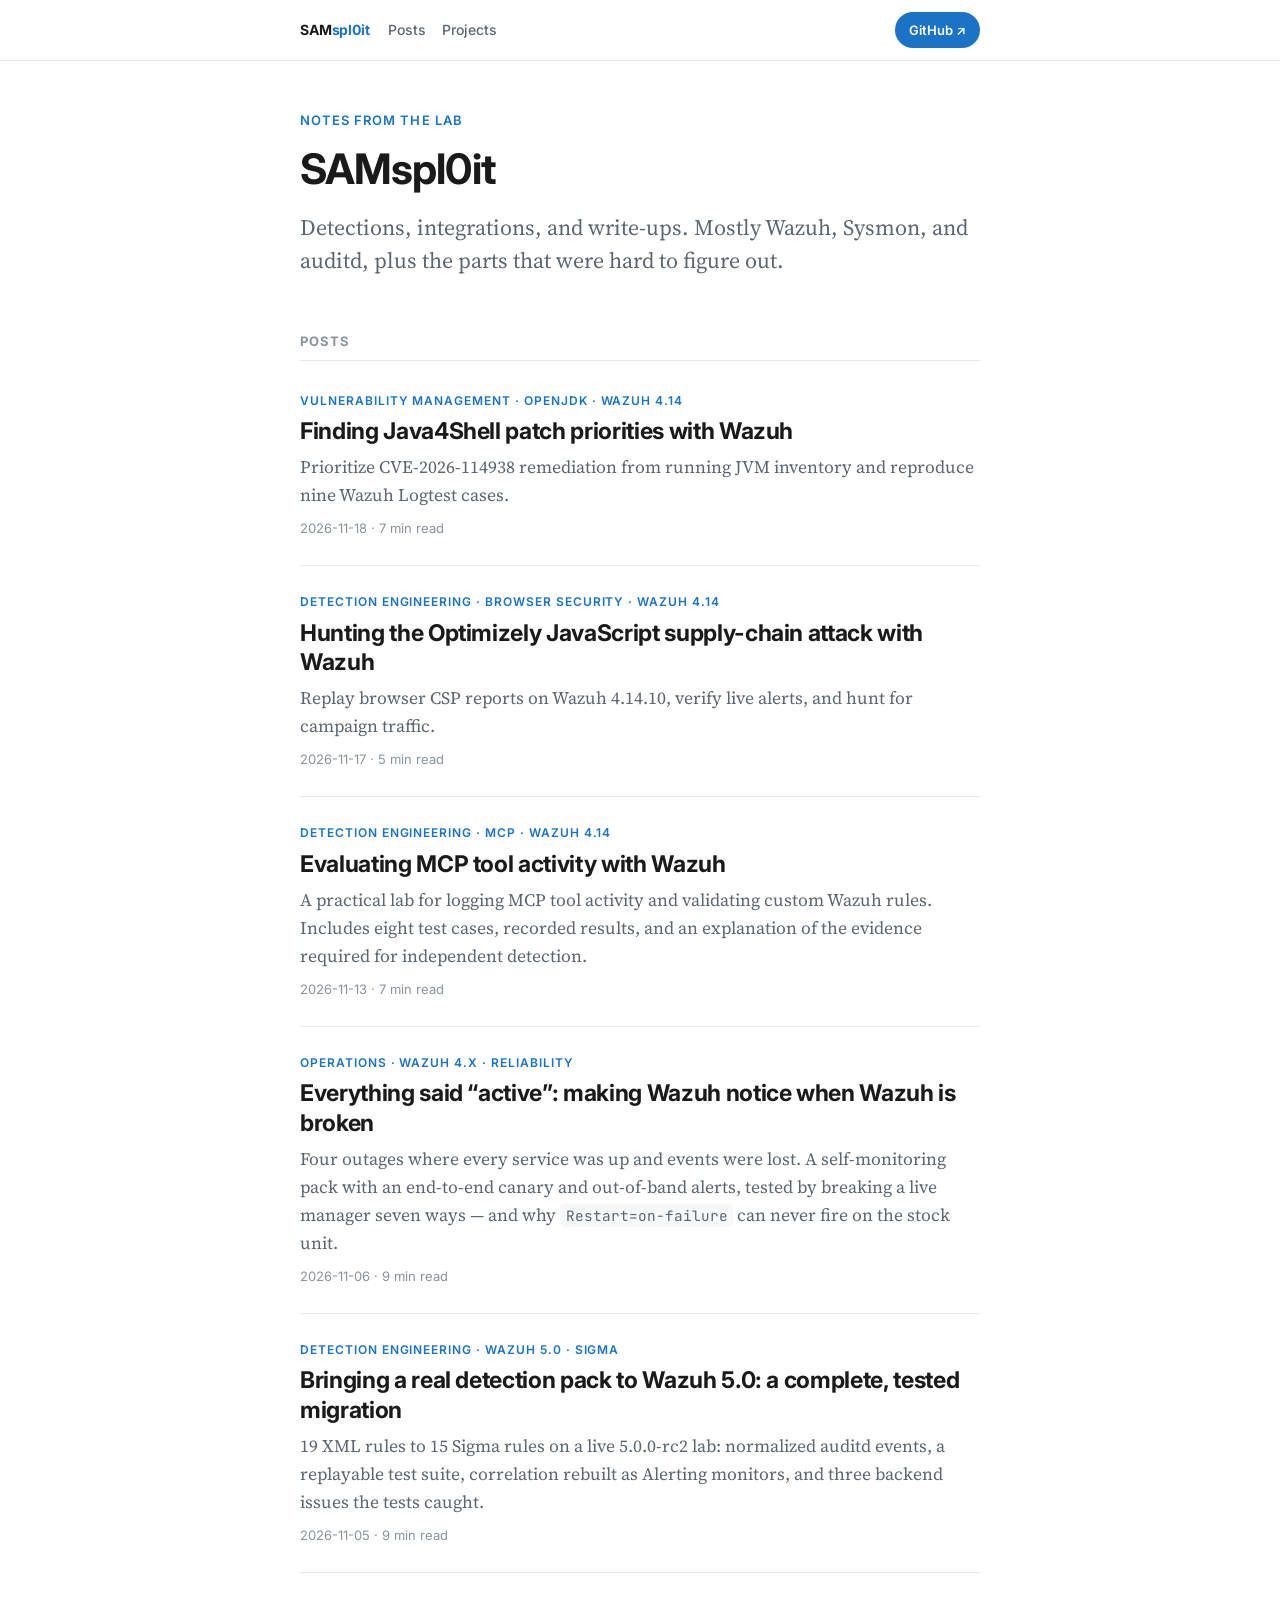
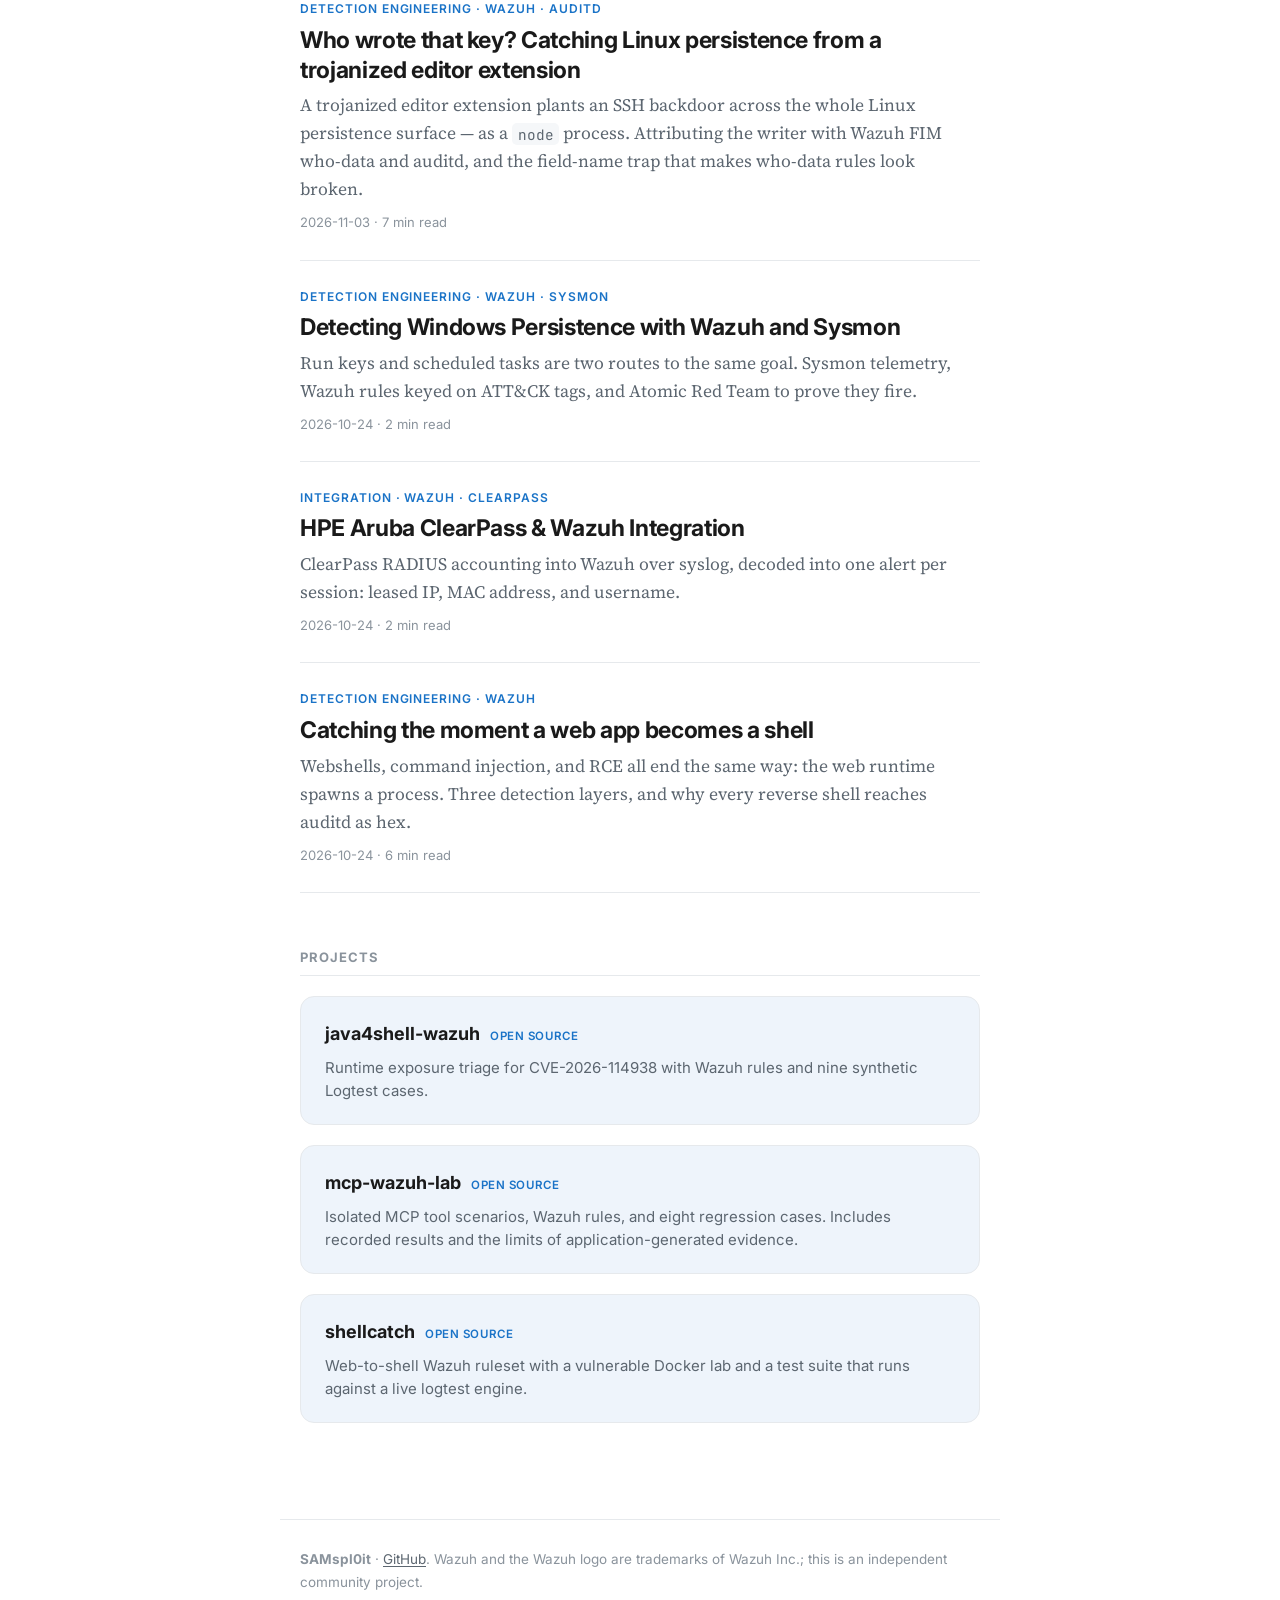
==== commit 87352f21: "Add Java4Shell walkthrough and direct manager screenshots" ====
--- a/index.html
+++ b/index.html
@@ -37,7 +37,7 @@
       <div class="pk">Vulnerability Management · OpenJDK · Wazuh 4.14</div>
       <h3 class="sans"><a href="posts/java4shell-wazuh.html">Finding Java4Shell patch priorities with Wazuh</a></h3>
       <p>Prioritize CVE-2026-114938 remediation from running JVM inventory and reproduce nine Wazuh Logtest cases.</p>
-      <div class="meta">2026-11-18 · 3 min read</div>
+      <div class="meta">2026-11-18 · 7 min read</div>
     </li>
     <li>
       <div class="pk">Detection Engineering · Browser Security · Wazuh 4.14</div>
